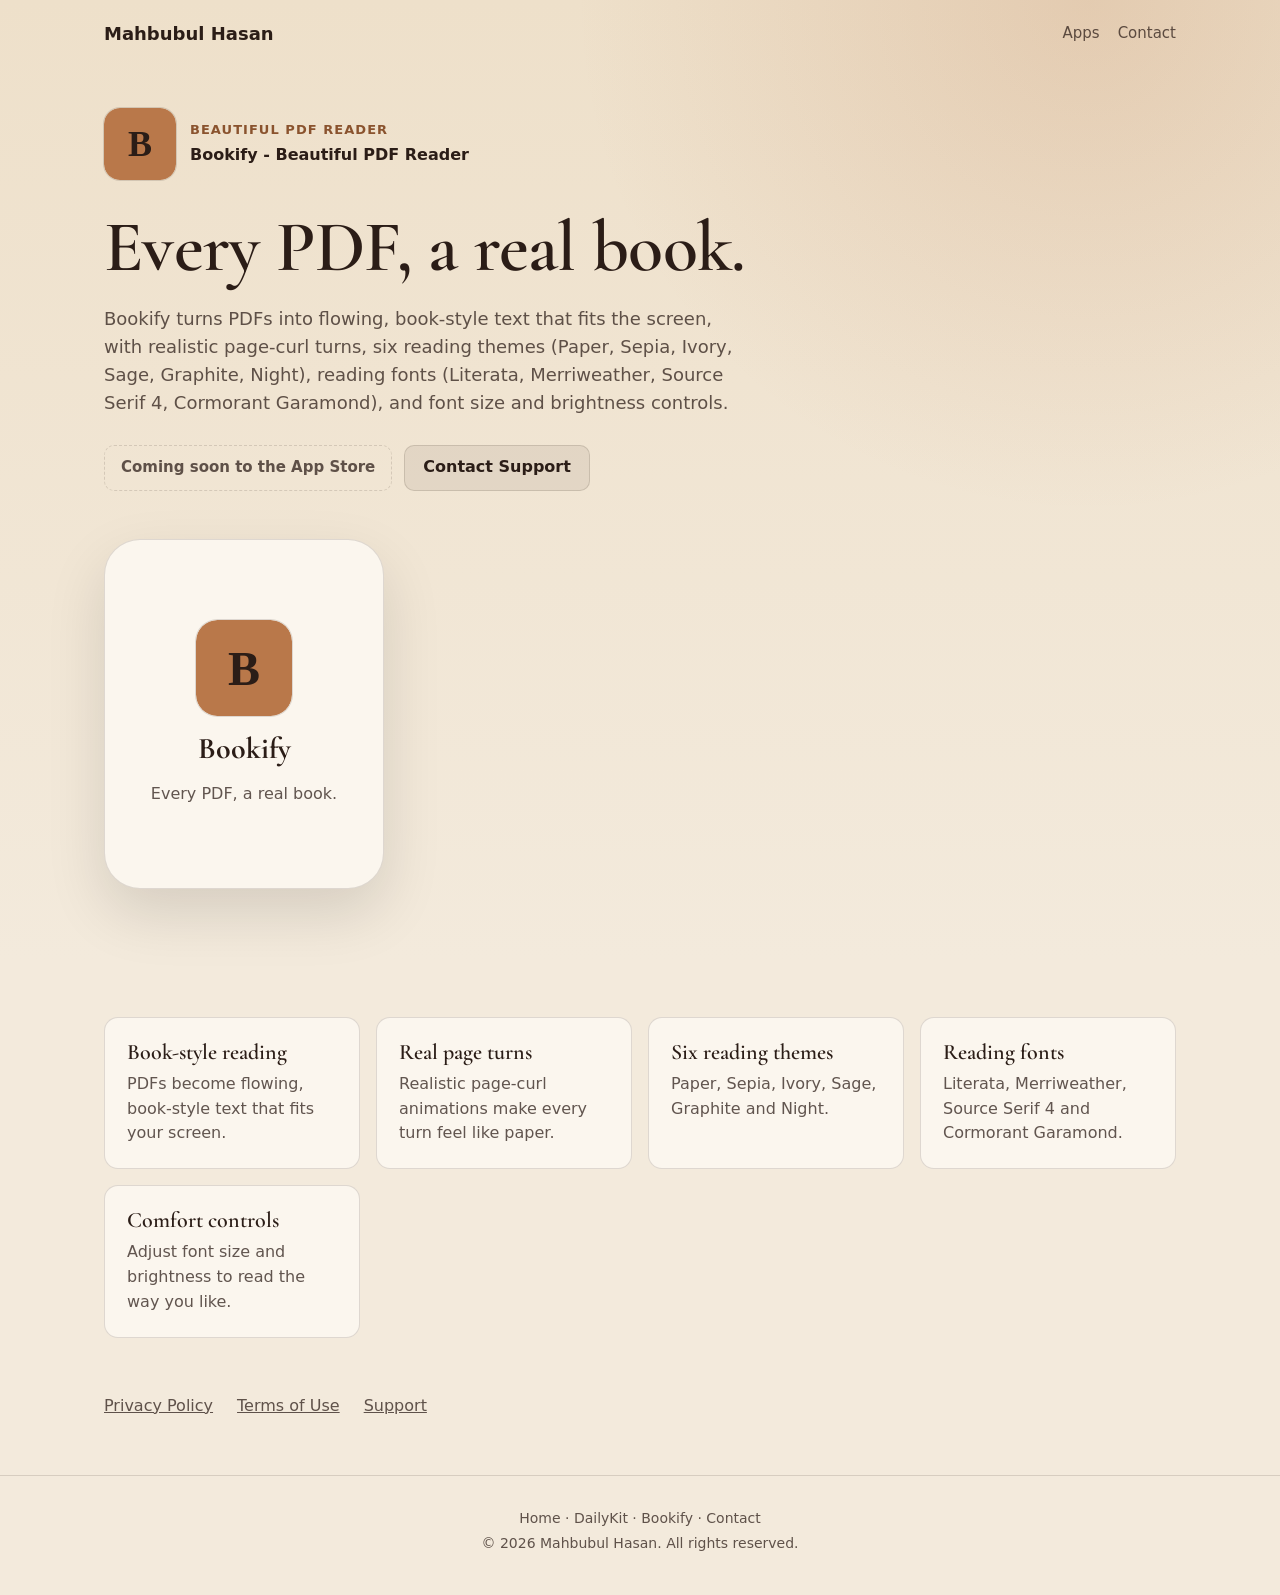
==== bookify/index.html @ 9bac1559 "add: bookify" ====
<!doctype html>
<html lang="en">
<head>
  <meta charset="utf-8">
  <meta name="viewport" content="width=device-width, initial-scale=1">
  <title>Bookify - Beautiful PDF Reader</title>
  <meta name="description" content="Bookify turns PDFs into flowing, book-style text with realistic page turns, six reading themes and beautiful reading fonts.">
  <link rel="canonical" href="https://habitbooster.app/bookify/">
  <meta property="og:type" content="website">
  <meta property="og:title" content="Bookify - Beautiful PDF Reader">
  <meta property="og:description" content="Bookify turns PDFs into flowing, book-style text with realistic page turns, six reading themes and beautiful reading fonts.">
  <meta property="og:url" content="https://habitbooster.app/bookify/">
  <meta name="theme-color" content="#F3EADC">
  <meta name="color-scheme" content="light">
  
  <link rel="stylesheet" href="/styles.css">
  <link rel="preconnect" href="https://fonts.googleapis.com"><link rel="preconnect" href="https://fonts.gstatic.com" crossorigin><link rel="stylesheet" href="https://fonts.googleapis.com/css2?family=Cormorant+Garamond:wght@500;600;700&amp;display=swap">
  <style>:root{--bg:#F3EADC;--surface:#FBF6EE;--text:#2B1D17;--muted:rgba(43, 29, 23, 0.74);--line:rgba(43, 29, 23, 0.14);--accent:#B9784A;--on-accent:#2B1D17;--ink:#8A532E;--heading:"Cormorant Garamond", Georgia, "Times New Roman", serif;--heading-weight:600;--hero:radial-gradient(circle at 85% 0%, rgba(185, 120, 74, 0.20), transparent 32rem), linear-gradient(180deg, #EEE0CA 0%, #F3EADC 100%)}</style>
</head>
<body class="page-app app-bookify">
  <header class="top">
    <nav class="nav wrap" aria-label="Main">
      <a class="brand" href="/">Mahbubul Hasan</a>
      <div class="nav-links"><a href="/#apps">Apps</a><a href="/contact">Contact</a></div>
    </nav>
    <section class="hero wrap">
      <div class="hero-text">
        <div class="app-id"><svg class="app-icon" width="72" height="72" viewBox="0 0 64 64" aria-hidden="true"><rect width="64" height="64" rx="14" fill="#B9784A"/><text x="32" y="43" text-anchor="middle" font-family="Georgia, serif" font-size="32" font-weight="700" fill="#2B1D17">B</text></svg><div><p class="eyebrow">Beautiful PDF reader</p><p class="app-name">Bookify - Beautiful PDF Reader</p></div></div>
        <h1>Every PDF, a real book.</h1>
        <p class="lead">Bookify turns PDFs into flowing, book-style text that fits the screen, with realistic page-curl turns, six reading themes (Paper, Sepia, Ivory, Sage, Graphite, Night), reading fonts (Literata, Merriweather, Source Serif 4, Cormorant Garamond), and font size and brightness controls.</p>
        <div class="actions"><span class="badge">Coming soon to the App Store</span><a class="button secondary" href="/contact#bookify">Contact Support</a></div>
      </div>
      <div class="placeholder-device" aria-hidden="true"><svg class="app-icon" width="96" height="96" viewBox="0 0 64 64" aria-hidden="true"><rect width="64" height="64" rx="14" fill="#B9784A"/><text x="32" y="43" text-anchor="middle" font-family="Georgia, serif" font-size="32" font-weight="700" fill="#2B1D17">B</text></svg><strong>Bookify</strong><span>Every PDF, a real book.</span></div>
    </section>
  </header>
  <main id="main">
    <section class="wrap section" aria-label="Features">
      <div class="features">
      <article class="feature"><h3>Book-style reading</h3><p>PDFs become flowing, book-style text that fits your screen.</p></article>
      <article class="feature"><h3>Real page turns</h3><p>Realistic page-curl animations make every turn feel like paper.</p></article>
      <article class="feature"><h3>Six reading themes</h3><p>Paper, Sepia, Ivory, Sage, Graphite and Night.</p></article>
      <article class="feature"><h3>Reading fonts</h3><p>Literata, Merriweather, Source Serif 4 and Cormorant Garamond.</p></article>
      <article class="feature"><h3>Comfort controls</h3><p>Adjust font size and brightness to read the way you like.</p></article>
      </div>
    </section>
    <section class="wrap section app-links" aria-label="Legal and support">
      <a href="/bookify/privacy">Privacy Policy</a>
      <a href="/bookify/terms">Terms of Use</a>
      <a href="/contact#bookify">Support</a>
    </section>
  </main>
  <footer class="site-footer">
    <nav aria-label="Footer"><p><a href="/">Home</a><span aria-hidden="true"> · </span><a href="/dailykit/">DailyKit</a><span aria-hidden="true"> · </span><a href="/bookify/">Bookify</a><span aria-hidden="true"> · </span><a href="/contact">Contact</a></p></nav>
    <p>© 2026 Mahbubul Hasan. All rights reserved.</p>
  </footer>
</body>
</html>
---- styles.css ----
/* Shared styles for every page. Colors and fonts come from CSS variables that
   each page sets from its theme in _src/site.mjs or _src/apps.mjs. */

:root {
    --bg: #070914;
    --surface: #111625;
    --text: #f7fbff;
    --muted: rgba(247, 251, 255, 0.72);
    --line: rgba(255, 255, 255, 0.12);
    --accent: #16c8f5;
    --on-accent: #03131d;
    --ink: #16c8f5;
    --heading: Inter, system-ui, -apple-system, BlinkMacSystemFont, "Segoe UI", sans-serif;
    --heading-weight: 800;
    --hero: none;
    --body-font: Inter, system-ui, -apple-system, BlinkMacSystemFont, "Segoe UI", Roboto, sans-serif;
}

*, *::before, *::after { box-sizing: border-box; }

html { -webkit-text-size-adjust: 100%; }

body {
    margin: 0;
    background: var(--bg);
    color: var(--text);
    font-family: var(--body-font);
    line-height: 1.55;
    overflow-wrap: break-word;
}

a { color: inherit; }
img, svg { max-width: 100%; }

h1, h2, h3 {
    margin: 0;
    font-family: var(--heading);
    font-weight: var(--heading-weight);
    line-height: 1.1;
}

.wrap {
    max-width: 1120px;
    margin: 0 auto;
    padding-left: 16px;
    padding-right: 16px;
}

@media (min-width: 600px) {
    .wrap { padding-left: 24px; padding-right: 24px; }
}

/* ── Header and nav ───────────────────────────────────────────────────────── */

.top { background: var(--hero); }

.nav {
    display: flex;
    flex-wrap: wrap;
    align-items: center;
    justify-content: space-between;
    gap: 8px 20px;
    padding-top: 20px;
    padding-bottom: 20px;
}

.brand {
    font-family: var(--body-font);
    font-size: 18px;
    font-weight: 800;
    text-decoration: none;
}

.nav-links {
    display: flex;
    gap: 18px;
    font-size: 15px;
    color: var(--muted);
}

.nav-links a { text-decoration: none; }
.nav-links a:hover, .brand:hover { color: var(--text); text-decoration: underline; }

/* ── Hero ─────────────────────────────────────────────────────────────────── */

.hero {
    padding-top: 40px;
    padding-bottom: 64px;
}

.eyebrow {
    margin: 0 0 10px;
    color: var(--ink);
    font-size: 13px;
    font-weight: 800;
    letter-spacing: 0.08em;
    text-transform: uppercase;
}

.hero h1 {
    max-width: 760px;
    font-size: clamp(38px, 8vw, 72px);
}

.lead {
    max-width: 640px;
    margin: 18px 0 0;
    color: var(--muted);
    font-size: 18px;
}

.actions {
    margin-top: 28px;
    display: flex;
    flex-wrap: wrap;
    gap: 12px;
}

.button {
    display: inline-flex;
    align-items: center;
    justify-content: center;
    min-height: 46px;
    padding: 0 18px;
    border-radius: 10px;
    background: var(--accent);
    color: var(--on-accent);
    font-weight: 800;
    text-decoration: none;
}

.button:hover { filter: brightness(1.06); }

.button.secondary {
    background: color-mix(in srgb, var(--text) 7%, transparent);
    color: var(--text);
    border: 1px solid var(--line);
}

.badge {
    display: inline-flex;
    align-items: center;
    min-height: 46px;
    padding: 0 16px;
    border: 1px dashed var(--line);
    border-radius: 10px;
    color: var(--muted);
    font-weight: 700;
    font-size: 15px;
}

.app-icon {
    flex: none;
    border-radius: 22.5%;
    box-shadow: 0 0 0 1px var(--line);
}

/* ── Sections ─────────────────────────────────────────────────────────────── */

.section { padding-top: 56px; padding-bottom: 56px; }
.section > h2 { font-size: clamp(26px, 5vw, 34px); margin-bottom: 24px; }

/* Homepage app grid */
.app-grid {
    display: grid;
    grid-template-columns: repeat(auto-fill, minmax(min(100%, 320px), 1fr));
    gap: 18px;
}

.app-card {
    display: flex;
    flex-direction: column;
    gap: 20px;
    padding: 22px;
    border: 1px solid var(--line);
    border-top: 3px solid var(--card-accent);
    border-radius: 16px;
    background: var(--surface);
}

.card-head {
    display: flex;
    gap: 16px;
    align-items: center;
    text-decoration: none;
}

.card-head h3 {
    font-family: var(--card-heading);
    font-size: 26px;
}

.card-tagline { margin: 4px 0 0; color: var(--muted); }

.card-actions {
    margin-top: auto;
    display: flex;
    flex-wrap: wrap;
    align-items: center;
    gap: 12px 18px;
}

.card-actions .button { background: var(--card-accent); color: var(--card-on-accent); }
.text-link { font-weight: 700; text-decoration: none; }
.text-link:hover { text-decoration: underline; }

/* App page */
.page-app .hero { padding-bottom: 72px; }

.app-id {
    display: flex;
    align-items: center;
    gap: 14px;
    margin-bottom: 28px;
}

.app-id .eyebrow { margin: 0 0 2px; }
.app-name { margin: 0; font-weight: 700; }

.shots {
    margin-top: 48px;
    display: grid;
    grid-auto-flow: column;
    grid-auto-columns: min(62%, 240px);
    gap: 14px;
    overflow-x: auto;
    scroll-snap-type: x mandatory;
    padding-bottom: 8px;
}

.shots img {
    display: block;
    width: 100%;
    height: auto;
    scroll-snap-align: start;
    border: 1px solid var(--line);
    border-radius: 18px;
    box-shadow: 0 24px 60px rgba(0, 0, 0, 0.30);
}

@media (min-width: 900px) {
    .shots {
        grid-auto-flow: row;
        grid-template-columns: repeat(var(--shots), minmax(0, 1fr));
        overflow: visible;
    }
}

.placeholder-device {
    margin-top: 48px;
    width: min(100%, 280px);
    aspect-ratio: 4 / 5;
    display: flex;
    flex-direction: column;
    align-items: center;
    justify-content: center;
    gap: 10px;
    padding: 24px;
    text-align: center;
    border: 1px solid var(--line);
    border-radius: 36px;
    background: var(--surface);
    box-shadow: 0 24px 60px rgba(0, 0, 0, 0.12);
}

.placeholder-device strong { font-family: var(--heading); font-size: 30px; }
.placeholder-device span { color: var(--muted); }

.features {
    display: grid;
    grid-template-columns: repeat(auto-fit, minmax(min(100%, 240px), 1fr));
    gap: 16px;
}

.feature {
    padding: 22px;
    border: 1px solid var(--line);
    border-radius: 14px;
    background: var(--surface);
}

.feature h3 { font-size: 22px; }
.feature p { margin: 8px 0 0; color: var(--muted); }

.app-links {
    display: flex;
    flex-wrap: wrap;
    gap: 10px 24px;
    padding-top: 0;
    color: var(--muted);
}

/* Bookify-style serif headings read better a little larger and lighter */
.page-app h1 { letter-spacing: -0.01em; }

/* Contact */
.contact-list { list-style: none; margin: 0; padding: 0; display: grid; gap: 14px; }

.contact-app {
    display: flex;
    gap: 16px;
    align-items: center;
    padding: 18px;
    border: 1px solid var(--line);
    border-radius: 14px;
    background: var(--surface);
    scroll-margin-top: 16px;
}

.contact-app:target { border-color: var(--accent); }
.contact-app h3 { font-size: 20px; }
.contact-app p { margin: 4px 0 0; color: var(--muted); }

/* ── Legal pages: plain, readable, no JavaScript ──────────────────────────── */

.page-legal { font-size: 17px; }

.page-legal .top { border-bottom: 1px solid var(--line); }

.legal-head,
.legal {
    max-width: 70ch;
    margin: 0 auto;
    padding-left: 16px;
    padding-right: 16px;
}

.legal-head { padding-top: 24px; padding-bottom: 36px; }

.legal-app {
    display: inline-flex;
    align-items: center;
    gap: 10px;
    margin-bottom: 18px;
    color: var(--muted);
    font-weight: 600;
    text-decoration: none;
}

.legal-app:hover { color: var(--text); }
.legal-head h1 { font-size: clamp(32px, 7vw, 44px); font-weight: 800; }
.updated { margin: 10px 0 0; color: var(--muted); }

.legal { padding-top: 12px; padding-bottom: 64px; line-height: 1.7; }
.legal section { padding: 24px 0 8px; }
.legal h2 { font-size: 22px; font-weight: 700; margin-bottom: 10px; }
.legal p, .legal ul { margin: 0 0 14px; }
.legal ul { padding-left: 1.3em; }
.legal li { margin-bottom: 6px; }
.legal a { color: var(--ink); text-underline-offset: 2px; }
.legal-more { margin-top: 32px; padding-top: 20px; border-top: 1px solid var(--line); color: var(--muted); }

.todo {
    background: #fff3bf;
    color: #3d2c00;
    padding: 2px 4px;
    border-radius: 4px;
    outline: 1px dashed #c99a00;
}

/* ── Footer ───────────────────────────────────────────────────────────────── */

.site-footer {
    padding: 28px 16px 36px;
    border-top: 1px solid var(--line);
    color: var(--muted);
    text-align: center;
    font-size: 14px;
}

.site-footer p { margin: 4px 0; }
.site-footer a { text-decoration: none; }
.site-footer a:hover { color: var(--text); text-decoration: underline; }

@media (prefers-reduced-motion: no-preference) {
    html { scroll-behavior: smooth; }
}
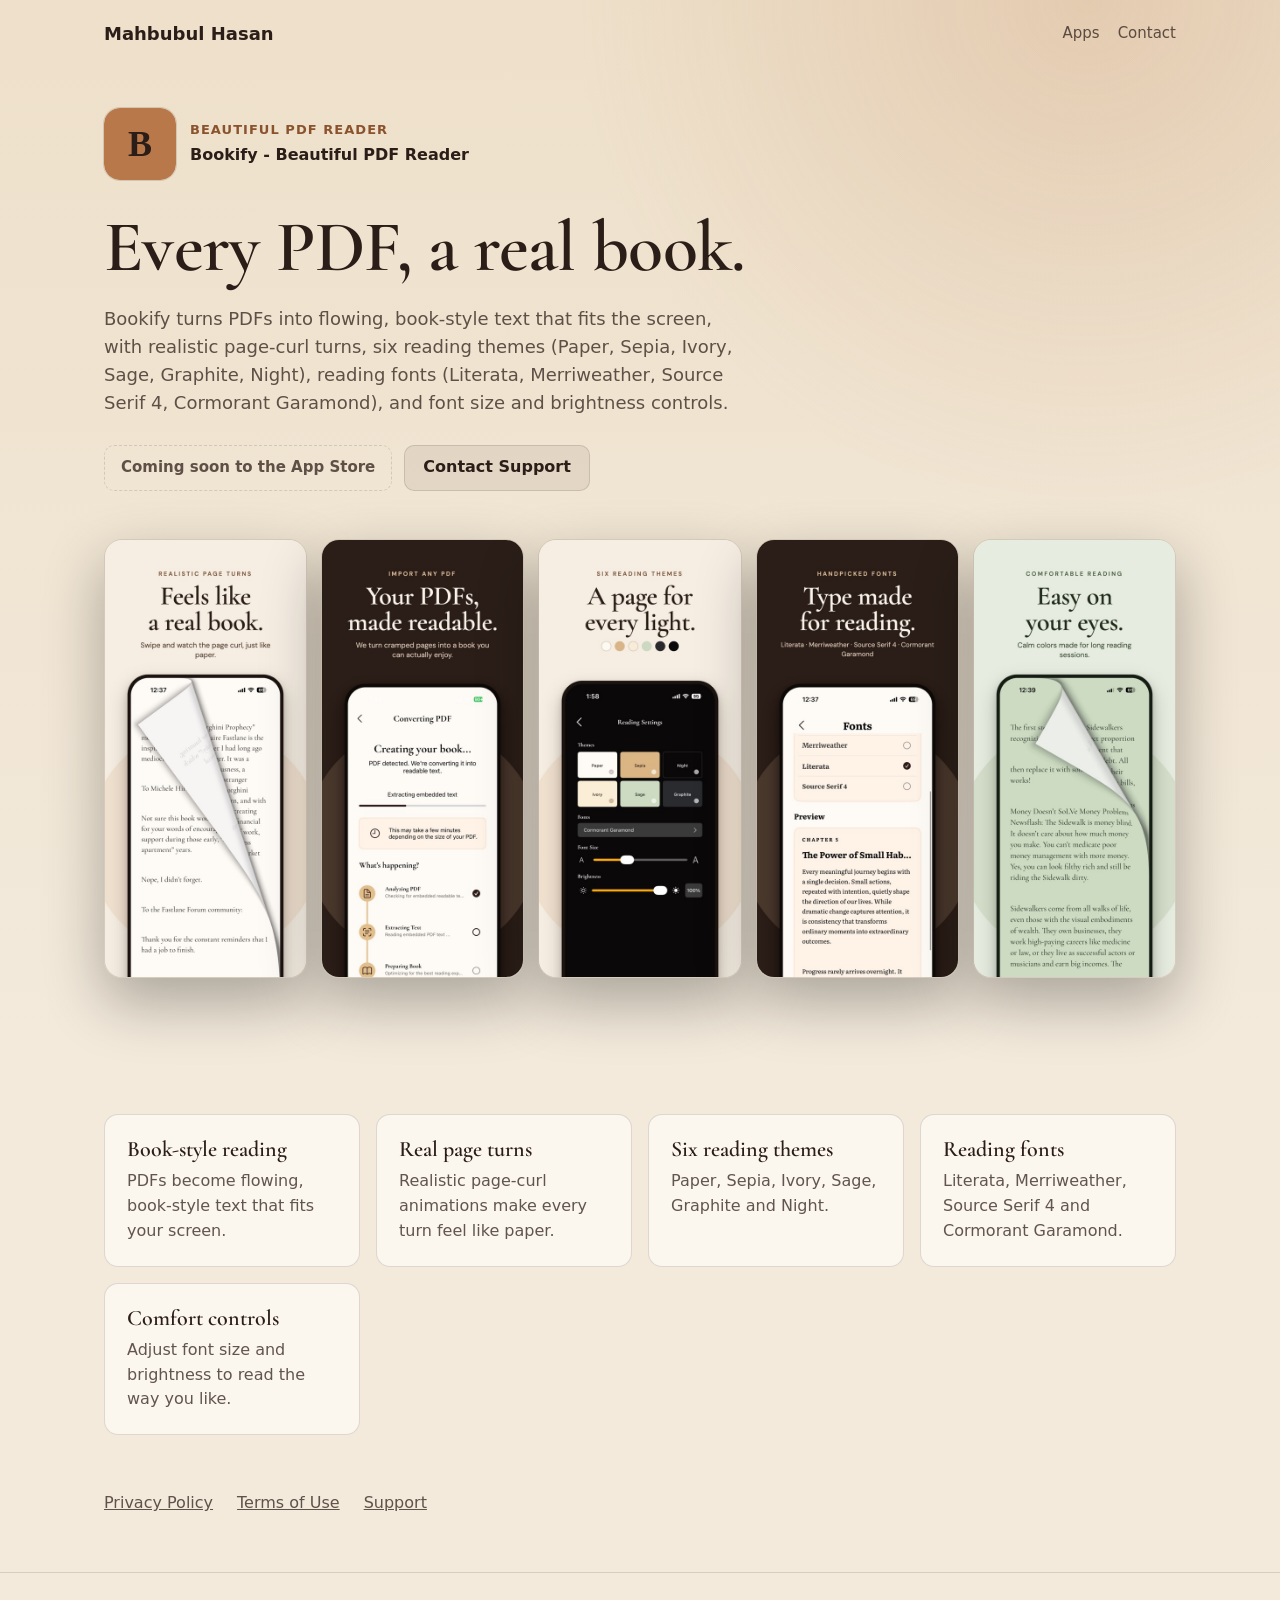
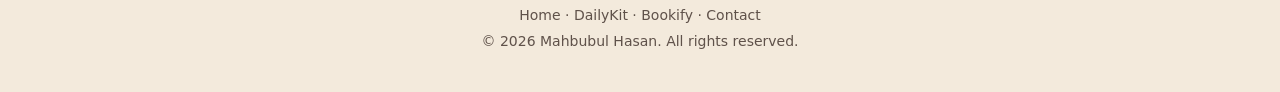
==== commit f86140f5: "screenshots added for bookify" ====
--- a/bookify/index.html
+++ b/bookify/index.html
@@ -30,7 +30,13 @@
         <p class="lead">Bookify turns PDFs into flowing, book-style text that fits the screen, with realistic page-curl turns, six reading themes (Paper, Sepia, Ivory, Sage, Graphite, Night), reading fonts (Literata, Merriweather, Source Serif 4, Cormorant Garamond), and font size and brightness controls.</p>
         <div class="actions"><span class="badge">Coming soon to the App Store</span><a class="button secondary" href="/contact#bookify">Contact Support</a></div>
       </div>
-      <div class="placeholder-device" aria-hidden="true"><svg class="app-icon" width="96" height="96" viewBox="0 0 64 64" aria-hidden="true"><rect width="64" height="64" rx="14" fill="#B9784A"/><text x="32" y="43" text-anchor="middle" font-family="Georgia, serif" font-size="32" font-weight="700" fill="#2B1D17">B</text></svg><strong>Bookify</strong><span>Every PDF, a real book.</span></div>
+      <div class="shots" style="--shots:5" role="list" aria-label="Bookify screenshots">
+        <img role="listitem" src="/assets/apps/bookify/screenshot-1.jpg" width="460" height="1000" alt="Feels like a real book: Bookify’s realistic page-curl turn."  decoding="async">
+        <img role="listitem" src="/assets/apps/bookify/screenshot-2.jpg" width="460" height="1000" alt="Your PDFs, made readable: Bookify converting a PDF into a book."  decoding="async">
+        <img role="listitem" src="/assets/apps/bookify/screenshot-3.jpg" width="460" height="1000" alt="A page for every light: Bookify’s six reading themes with font size and brightness controls." loading="lazy" decoding="async">
+        <img role="listitem" src="/assets/apps/bookify/screenshot-4.jpg" width="460" height="1000" alt="Type made for reading: choosing Literata, Merriweather, Source Serif 4 or Cormorant Garamond." loading="lazy" decoding="async">
+        <img role="listitem" src="/assets/apps/bookify/screenshot-5.jpg" width="460" height="1000" alt="Easy on your eyes: reading in Bookify’s calm Sage theme." loading="lazy" decoding="async">
+      </div>
     </section>
   </header>
   <main id="main">
